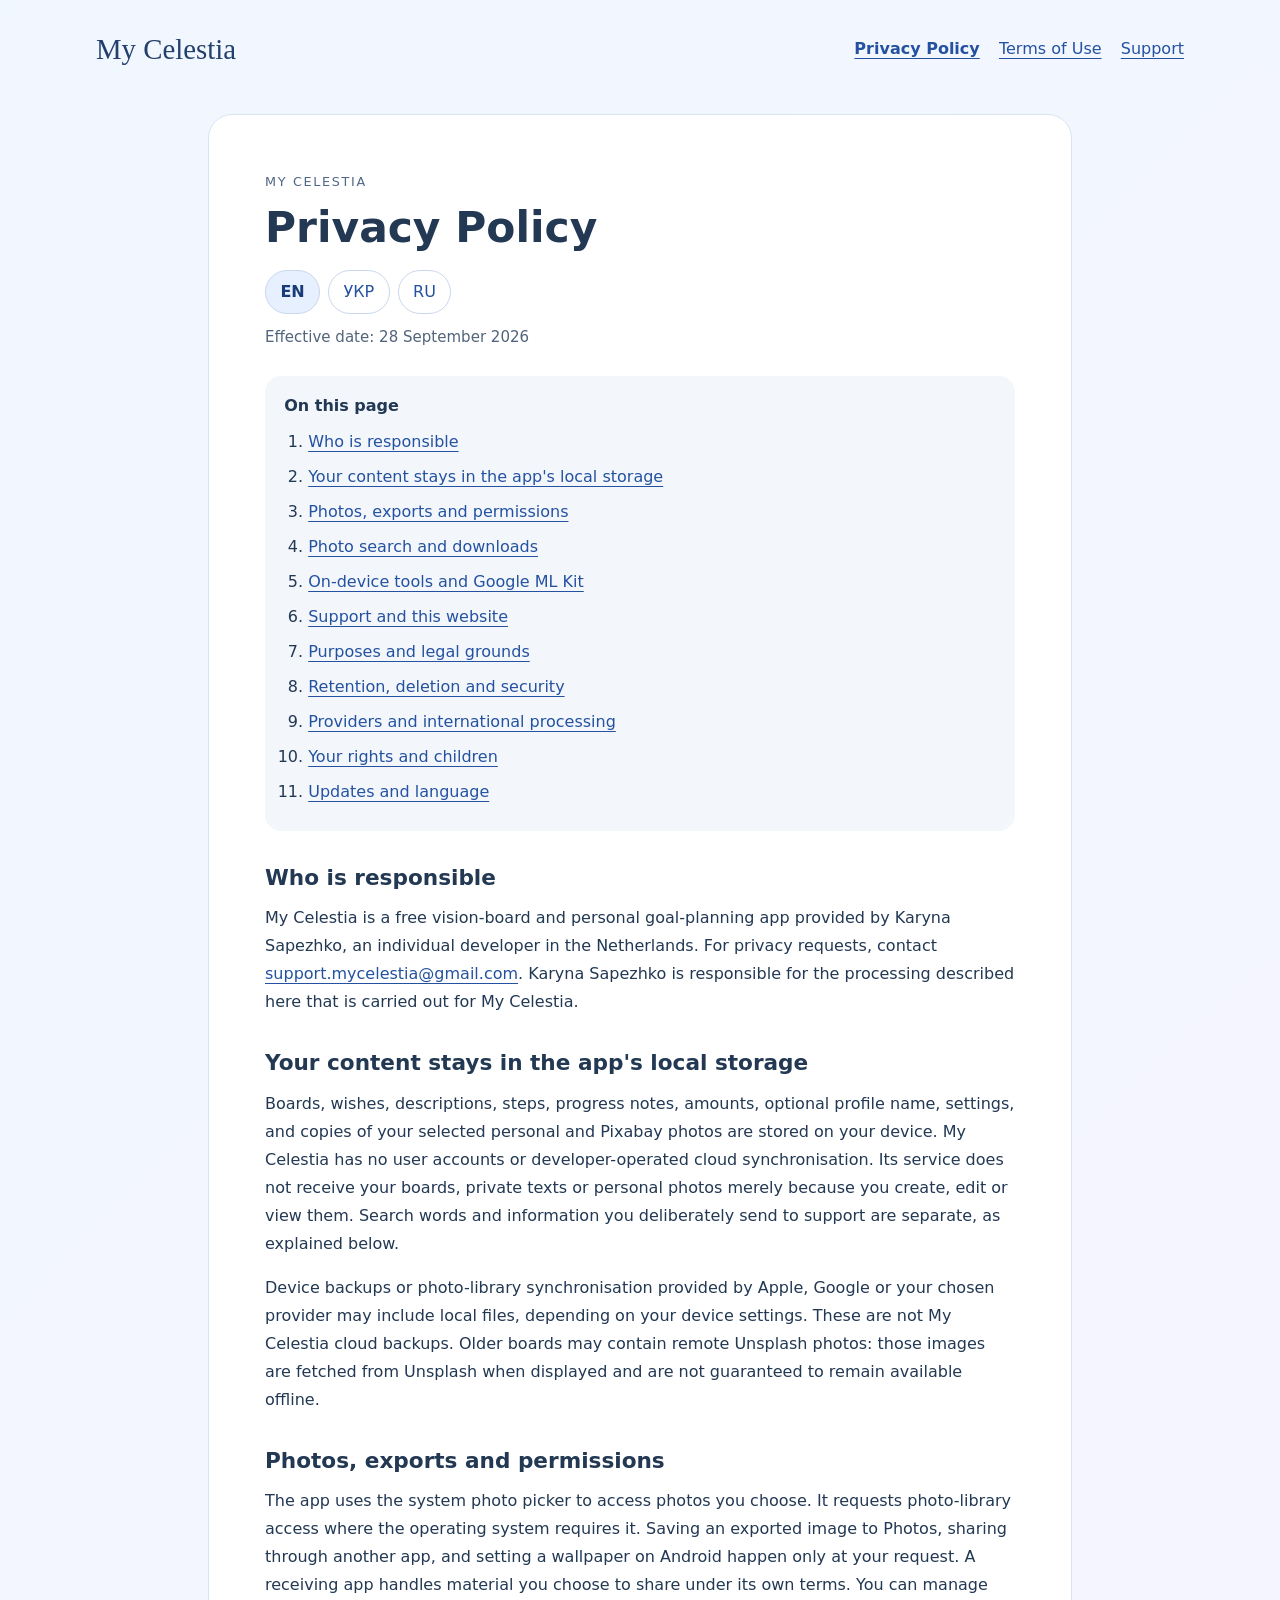
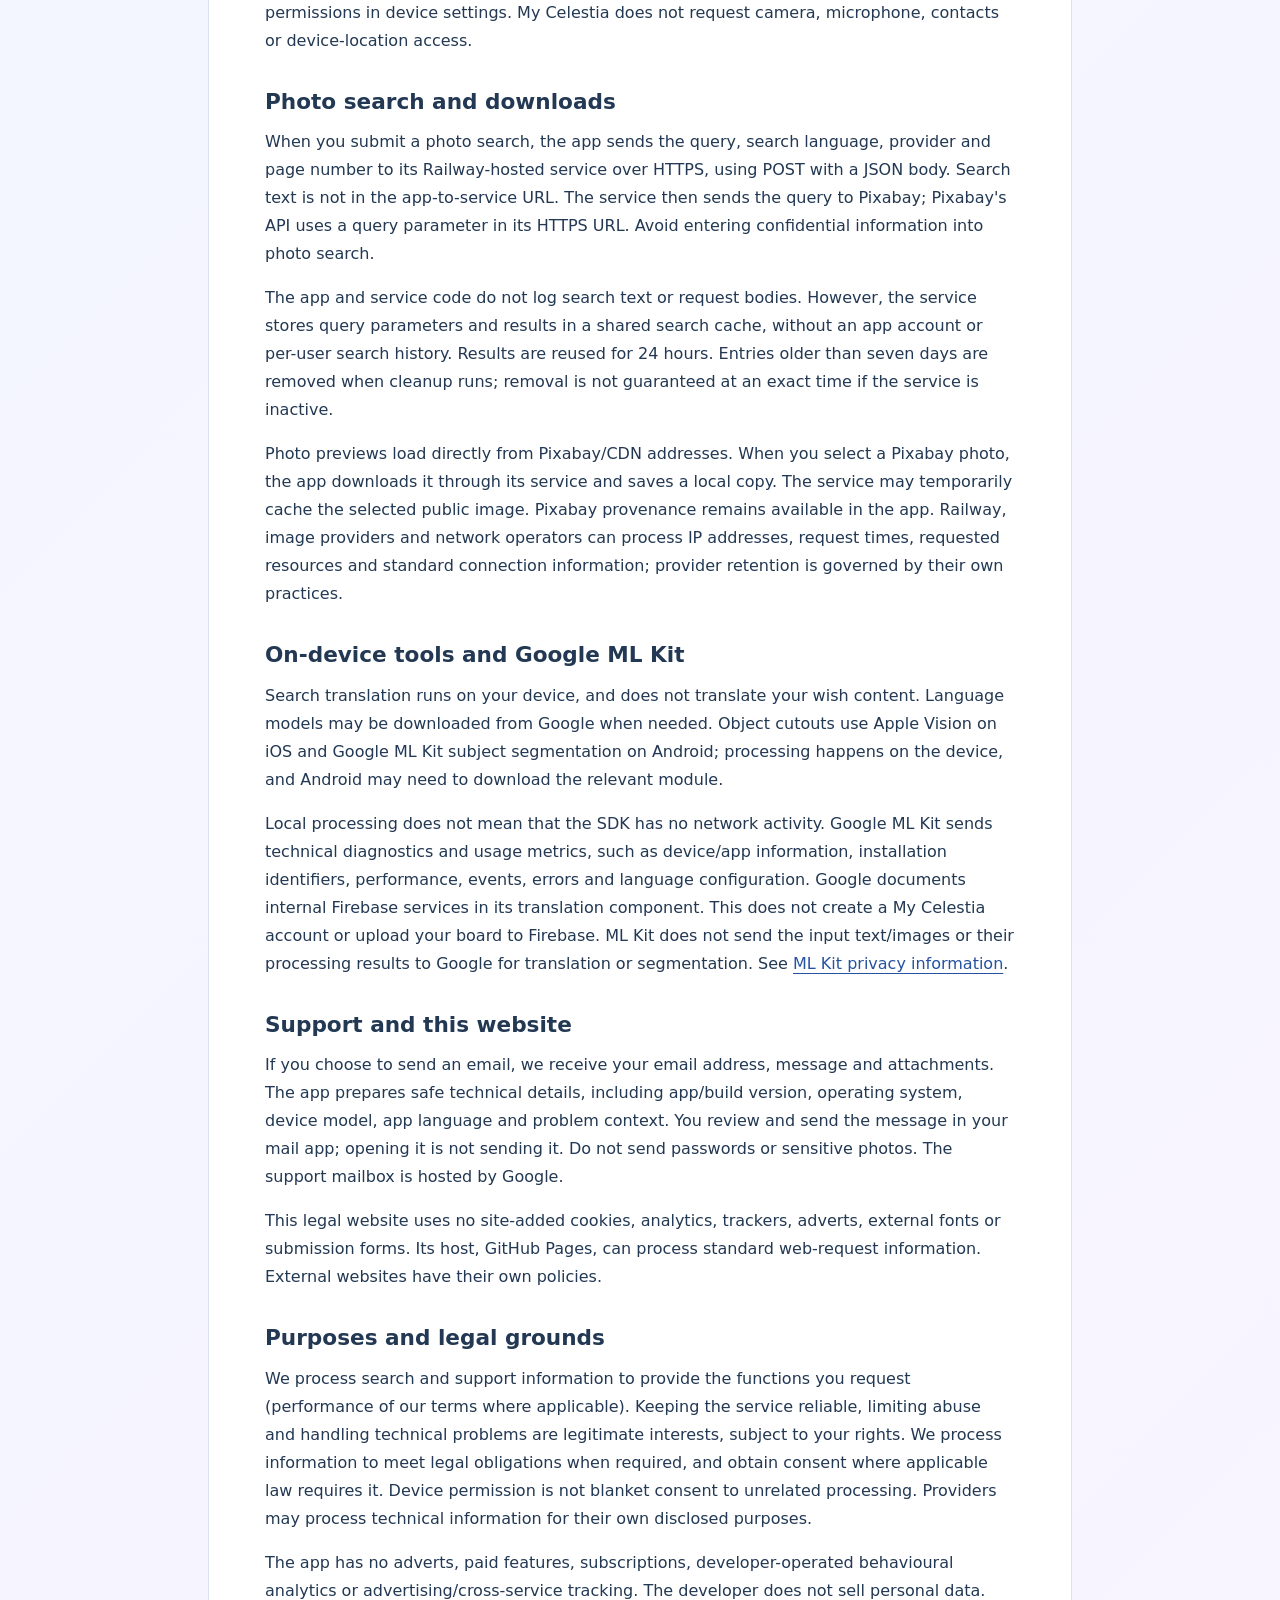
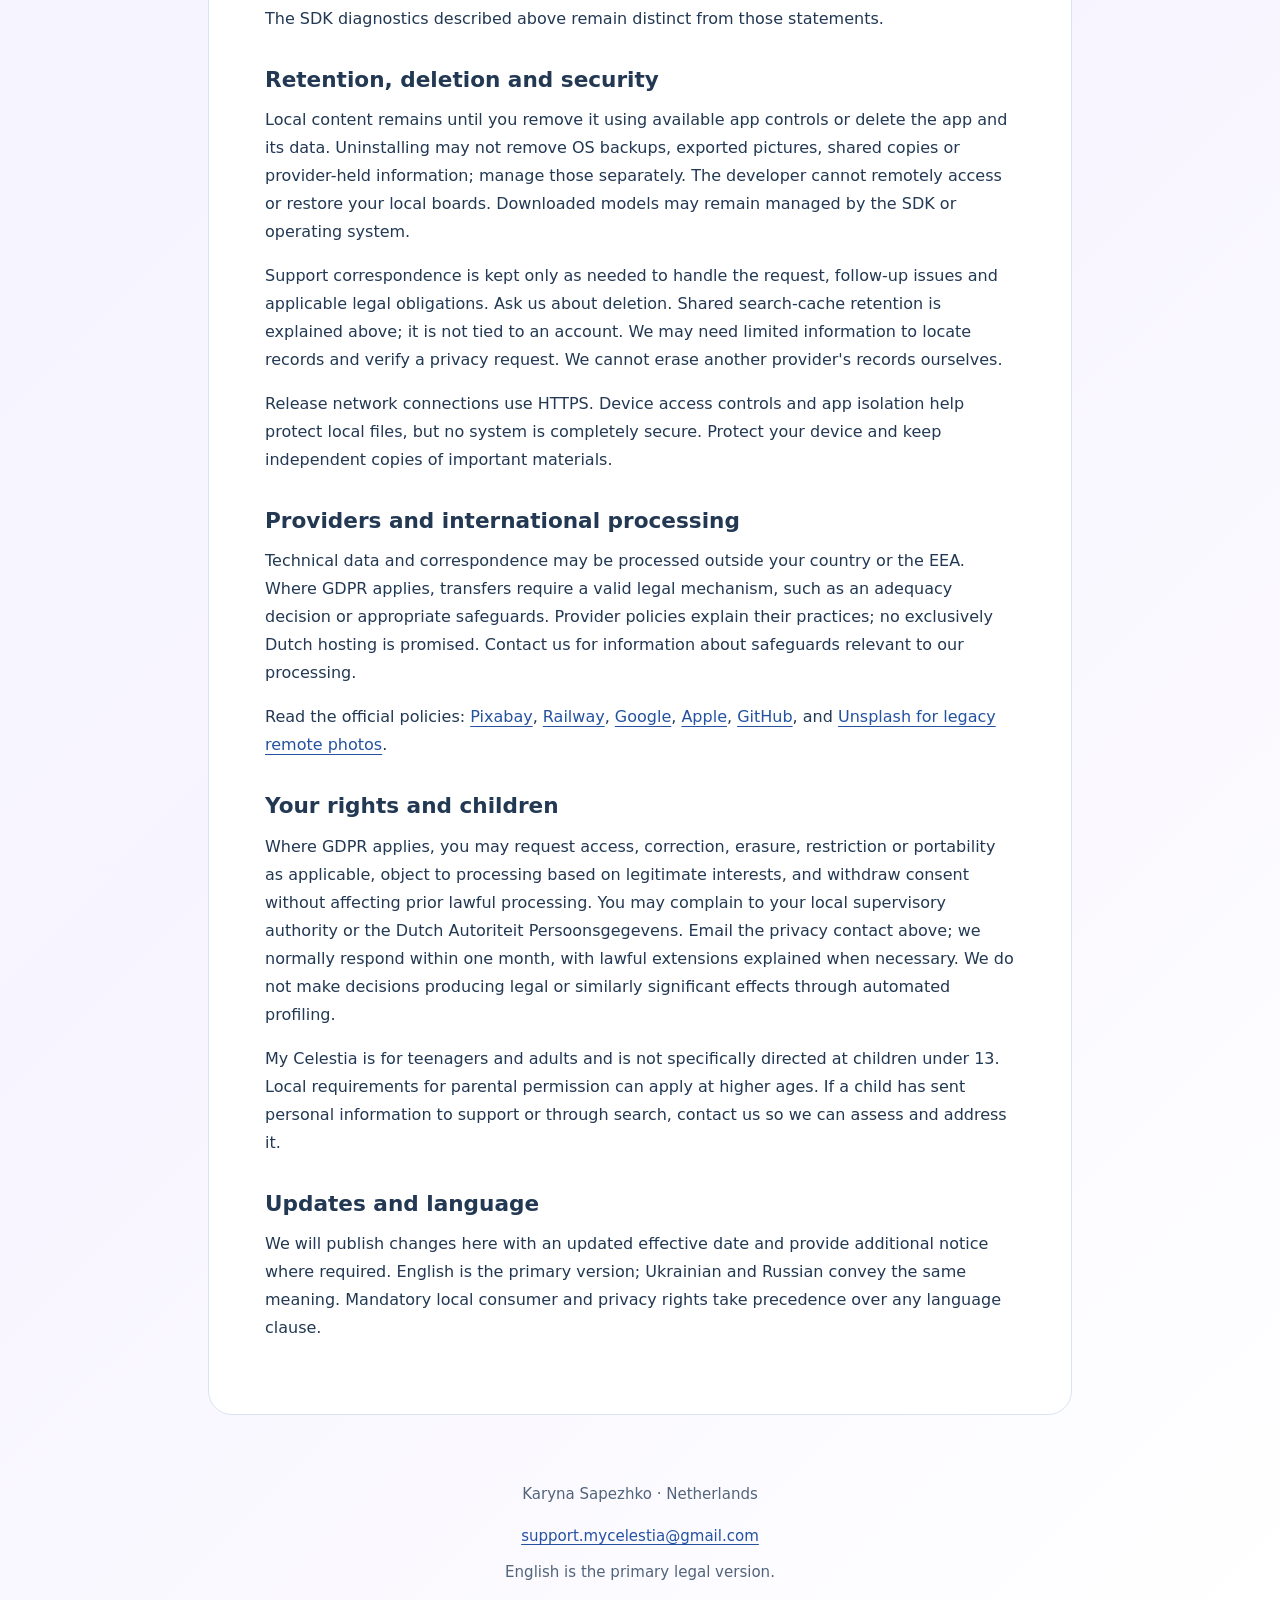
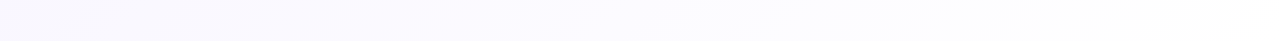
==== privacy/index.html @ 132acab1 "Publish multilingual My Celestia legal documents and support" ====
<!doctype html>
<html lang="en"><head><meta charset="utf-8"><meta name="viewport" content="width=device-width, initial-scale=1"><meta name="referrer" content="no-referrer"><meta http-equiv="Content-Security-Policy" content="default-src 'none'; style-src 'self'; base-uri 'none'; form-action 'none'"><title>Privacy Policy · My Celestia</title><meta name="description" content="My Celestia — Privacy Policy. Karyna Sapezhko. Effective date: 28 September 2026."><link rel="stylesheet" href="../style.css"></head>
<body><a class="skip" href="#main">Skip to content</a><header><a class="brand" href="../index.html">My Celestia</a><nav aria-label="Documents"><a href="../privacy/" aria-current="page">Privacy Policy</a><a href="../terms/">Terms of Use</a><a href="../support/">Support</a></nav></header>
<main id="main"><div class="eyebrow">MY CELESTIA</div><h1>Privacy Policy</h1><nav class="languages" aria-label="Document language"><a href="../privacy/" lang="en" hreflang="en" aria-current="page">EN</a><a href="../privacy/uk/" lang="uk" hreflang="uk">УКР</a><a href="../privacy/ru/" lang="ru" hreflang="ru">RU</a></nav><p class="date">Effective date: 28 September 2026</p><nav class="toc" aria-label="On this page"><strong>On this page</strong><ol><li><a href="#section-1">Who is responsible</a></li><li><a href="#section-2">Your content stays in the app&#x27;s local storage</a></li><li><a href="#section-3">Photos, exports and permissions</a></li><li><a href="#section-4">Photo search and downloads</a></li><li><a href="#section-5">On-device tools and Google ML Kit</a></li><li><a href="#section-6">Support and this website</a></li><li><a href="#section-7">Purposes and legal grounds</a></li><li><a href="#section-8">Retention, deletion and security</a></li><li><a href="#section-9">Providers and international processing</a></li><li><a href="#section-10">Your rights and children</a></li><li><a href="#section-11">Updates and language</a></li></ol></nav><section aria-labelledby="section-1"><h2 id="section-1">Who is responsible</h2><p>My Celestia is a free vision-board and personal goal-planning app provided by Karyna Sapezhko, an individual developer in the Netherlands. For privacy requests, contact <a href="mailto:support.mycelestia@gmail.com">support.mycelestia@gmail.com</a>. Karyna Sapezhko is responsible for the processing described here that is carried out for My Celestia.</p></section><section aria-labelledby="section-2"><h2 id="section-2">Your content stays in the app&#x27;s local storage</h2><p>Boards, wishes, descriptions, steps, progress notes, amounts, optional profile name, settings, and copies of your selected personal and Pixabay photos are stored on your device. My Celestia has no user accounts or developer-operated cloud synchronisation. Its service does not receive your boards, private texts or personal photos merely because you create, edit or view them. Search words and information you deliberately send to support are separate, as explained below.</p><p>Device backups or photo-library synchronisation provided by Apple, Google or your chosen provider may include local files, depending on your device settings. These are not My Celestia cloud backups. Older boards may contain remote Unsplash photos: those images are fetched from Unsplash when displayed and are not guaranteed to remain available offline.</p></section><section aria-labelledby="section-3"><h2 id="section-3">Photos, exports and permissions</h2><p>The app uses the system photo picker to access photos you choose. It requests photo-library access where the operating system requires it. Saving an exported image to Photos, sharing through another app, and setting a wallpaper on Android happen only at your request. A receiving app handles material you choose to share under its own terms. You can manage permissions in device settings. My Celestia does not request camera, microphone, contacts or device-location access.</p></section><section aria-labelledby="section-4"><h2 id="section-4">Photo search and downloads</h2><p>When you submit a photo search, the app sends the query, search language, provider and page number to its Railway-hosted service over HTTPS, using POST with a JSON body. Search text is not in the app-to-service URL. The service then sends the query to Pixabay; Pixabay's API uses a query parameter in its HTTPS URL. Avoid entering confidential information into photo search.</p><p>The app and service code do not log search text or request bodies. However, the service stores query parameters and results in a shared search cache, without an app account or per-user search history. Results are reused for 24 hours. Entries older than seven days are removed when cleanup runs; removal is not guaranteed at an exact time if the service is inactive.</p><p>Photo previews load directly from Pixabay/CDN addresses. When you select a Pixabay photo, the app downloads it through its service and saves a local copy. The service may temporarily cache the selected public image. Pixabay provenance remains available in the app. Railway, image providers and network operators can process IP addresses, request times, requested resources and standard connection information; provider retention is governed by their own practices.</p></section><section aria-labelledby="section-5"><h2 id="section-5">On-device tools and Google ML Kit</h2><p>Search translation runs on your device, and does not translate your wish content. Language models may be downloaded from Google when needed. Object cutouts use Apple Vision on iOS and Google ML Kit subject segmentation on Android; processing happens on the device, and Android may need to download the relevant module.</p><p>Local processing does not mean that the SDK has no network activity. Google ML Kit sends technical diagnostics and usage metrics, such as device/app information, installation identifiers, performance, events, errors and language configuration. Google documents internal Firebase services in its translation component. This does not create a My Celestia account or upload your board to Firebase. ML Kit does not send the input text/images or their processing results to Google for translation or segmentation. See <a href="https://developers.google.com/ml-kit/terms">ML Kit privacy information</a>.</p></section><section aria-labelledby="section-6"><h2 id="section-6">Support and this website</h2><p>If you choose to send an email, we receive your email address, message and attachments. The app prepares safe technical details, including app/build version, operating system, device model, app language and problem context. You review and send the message in your mail app; opening it is not sending it. Do not send passwords or sensitive photos. The support mailbox is hosted by Google.</p><p>This legal website uses no site-added cookies, analytics, trackers, adverts, external fonts or submission forms. Its host, GitHub Pages, can process standard web-request information. External websites have their own policies.</p></section><section aria-labelledby="section-7"><h2 id="section-7">Purposes and legal grounds</h2><p>We process search and support information to provide the functions you request (performance of our terms where applicable). Keeping the service reliable, limiting abuse and handling technical problems are legitimate interests, subject to your rights. We process information to meet legal obligations when required, and obtain consent where applicable law requires it. Device permission is not blanket consent to unrelated processing. Providers may process technical information for their own disclosed purposes.</p><p>The app has no adverts, paid features, subscriptions, developer-operated behavioural analytics or advertising/cross-service tracking. The developer does not sell personal data. The SDK diagnostics described above remain distinct from those statements.</p></section><section aria-labelledby="section-8"><h2 id="section-8">Retention, deletion and security</h2><p>Local content remains until you remove it using available app controls or delete the app and its data. Uninstalling may not remove OS backups, exported pictures, shared copies or provider-held information; manage those separately. The developer cannot remotely access or restore your local boards. Downloaded models may remain managed by the SDK or operating system.</p><p>Support correspondence is kept only as needed to handle the request, follow-up issues and applicable legal obligations. Ask us about deletion. Shared search-cache retention is explained above; it is not tied to an account. We may need limited information to locate records and verify a privacy request. We cannot erase another provider's records ourselves.</p><p>Release network connections use HTTPS. Device access controls and app isolation help protect local files, but no system is completely secure. Protect your device and keep independent copies of important materials.</p></section><section aria-labelledby="section-9"><h2 id="section-9">Providers and international processing</h2><p>Technical data and correspondence may be processed outside your country or the EEA. Where GDPR applies, transfers require a valid legal mechanism, such as an adequacy decision or appropriate safeguards. Provider policies explain their practices; no exclusively Dutch hosting is promised. Contact us for information about safeguards relevant to our processing.</p><p>Read the official policies: <a href="https://pixabay.com/service/privacy/">Pixabay</a>, <a href="https://railway.com/legal/privacy">Railway</a>, <a href="https://policies.google.com/privacy">Google</a>, <a href="https://www.apple.com/legal/privacy/">Apple</a>, <a href="https://docs.github.com/en/site-policy/privacy-policies/github-general-privacy-statement">GitHub</a>, and <a href="https://unsplash.com/privacy">Unsplash for legacy remote photos</a>.</p></section><section aria-labelledby="section-10"><h2 id="section-10">Your rights and children</h2><p>Where GDPR applies, you may request access, correction, erasure, restriction or portability as applicable, object to processing based on legitimate interests, and withdraw consent without affecting prior lawful processing. You may complain to your local supervisory authority or the Dutch Autoriteit Persoonsgegevens. Email the privacy contact above; we normally respond within one month, with lawful extensions explained when necessary. We do not make decisions producing legal or similarly significant effects through automated profiling.</p><p>My Celestia is for teenagers and adults and is not specifically directed at children under 13. Local requirements for parental permission can apply at higher ages. If a child has sent personal information to support or through search, contact us so we can assess and address it.</p></section><section aria-labelledby="section-11"><h2 id="section-11">Updates and language</h2><p>We will publish changes here with an updated effective date and provide additional notice where required. English is the primary version; Ukrainian and Russian convey the same meaning. Mandatory local consumer and privacy rights take precedence over any language clause.</p></section></main>
<footer><p>Karyna Sapezhko · Netherlands</p><a href="mailto:support.mycelestia@gmail.com">support.mycelestia@gmail.com</a><p>English is the primary legal version.</p></footer></body></html>
---- style.css ----
*{box-sizing:border-box}html{color-scheme:light;scroll-padding-top:1rem}body{margin:0;background:linear-gradient(135deg,#f1f7ff,#f7f4ff 70%,#fff);color:#223853;font:1rem/1.75 system-ui,-apple-system,BlinkMacSystemFont,"Segoe UI",sans-serif}a{color:#2452a0;text-underline-offset:.22em;overflow-wrap:anywhere}a:hover{text-decoration-thickness:2px}a:focus-visible,summary:focus-visible{outline:3px solid #225fba;outline-offset:4px;border-radius:3px}.skip{position:absolute;left:1rem;top:-6rem;padding:.8rem;background:#fff;z-index:2}.skip:focus{top:1rem}header,footer{max-width:74rem;margin:auto;padding:1.5rem clamp(1rem,4vw,3rem)}header{display:flex;align-items:center;justify-content:space-between;gap:1rem;flex-wrap:wrap}.brand{font-family:Georgia,serif;font-size:1.8rem;text-decoration:none;color:#233f6b}nav{display:flex;gap:.65rem 1.2rem;flex-wrap:wrap}nav a{padding:.25rem 0;min-height:44px;display:inline-flex;align-items:center}main{max-width:54rem;margin:1rem auto 2rem;padding:clamp(1.25rem,5vw,3.5rem);background:#fff;border:1px solid #d9e4f2;border-radius:1.5rem}.eyebrow{font-size:.8rem;letter-spacing:.13em;color:#516785}h1{font-size:clamp(1.8rem,5vw,2.65rem);line-height:1.2;margin:.6rem 0 1rem;overflow-wrap:anywhere}h2{font-size:1.35rem;line-height:1.4;margin:2rem 0 .7rem}p{margin:.6rem 0 1rem}.date,footer{color:#52647b;font-size:.94rem}.languages{gap:.5rem}.languages a{padding:.3rem .9rem;border:1px solid #c9d8ec;border-radius:2rem;text-decoration:none}.languages a[aria-current],header a[aria-current]{font-weight:700}.languages a[aria-current]{background:#e7f0ff;color:#193c78}.toc{display:block;background:#f3f7fc;border-radius:1rem;padding:1rem 1.2rem;margin-top:1.6rem}.toc ol{margin:.3rem 0;padding-left:1.5rem}.toc a{min-height:0;display:inline;padding:0}.toc li{padding:.22rem 0}.button{display:inline-block;background:#285cad;color:white;padding:.65rem 1.1rem;border-radius:2rem;text-decoration:none;min-height:44px}.cards{display:grid;gap:1.2rem}.cards section{border-top:1px solid #d9e4f2}footer{text-align:center;padding-bottom:2.5rem}@media(max-width:600px){main{margin:.5rem .65rem 1rem;border-radius:1rem}header{padding:1rem}header nav{font-size:.92rem;gap:.4rem .9rem}}@media print{body{background:white}main{border:0;margin:0;max-width:none}header,.skip,.toc{display:none}a{color:inherit}.languages{display:none}section{break-inside:avoid}}
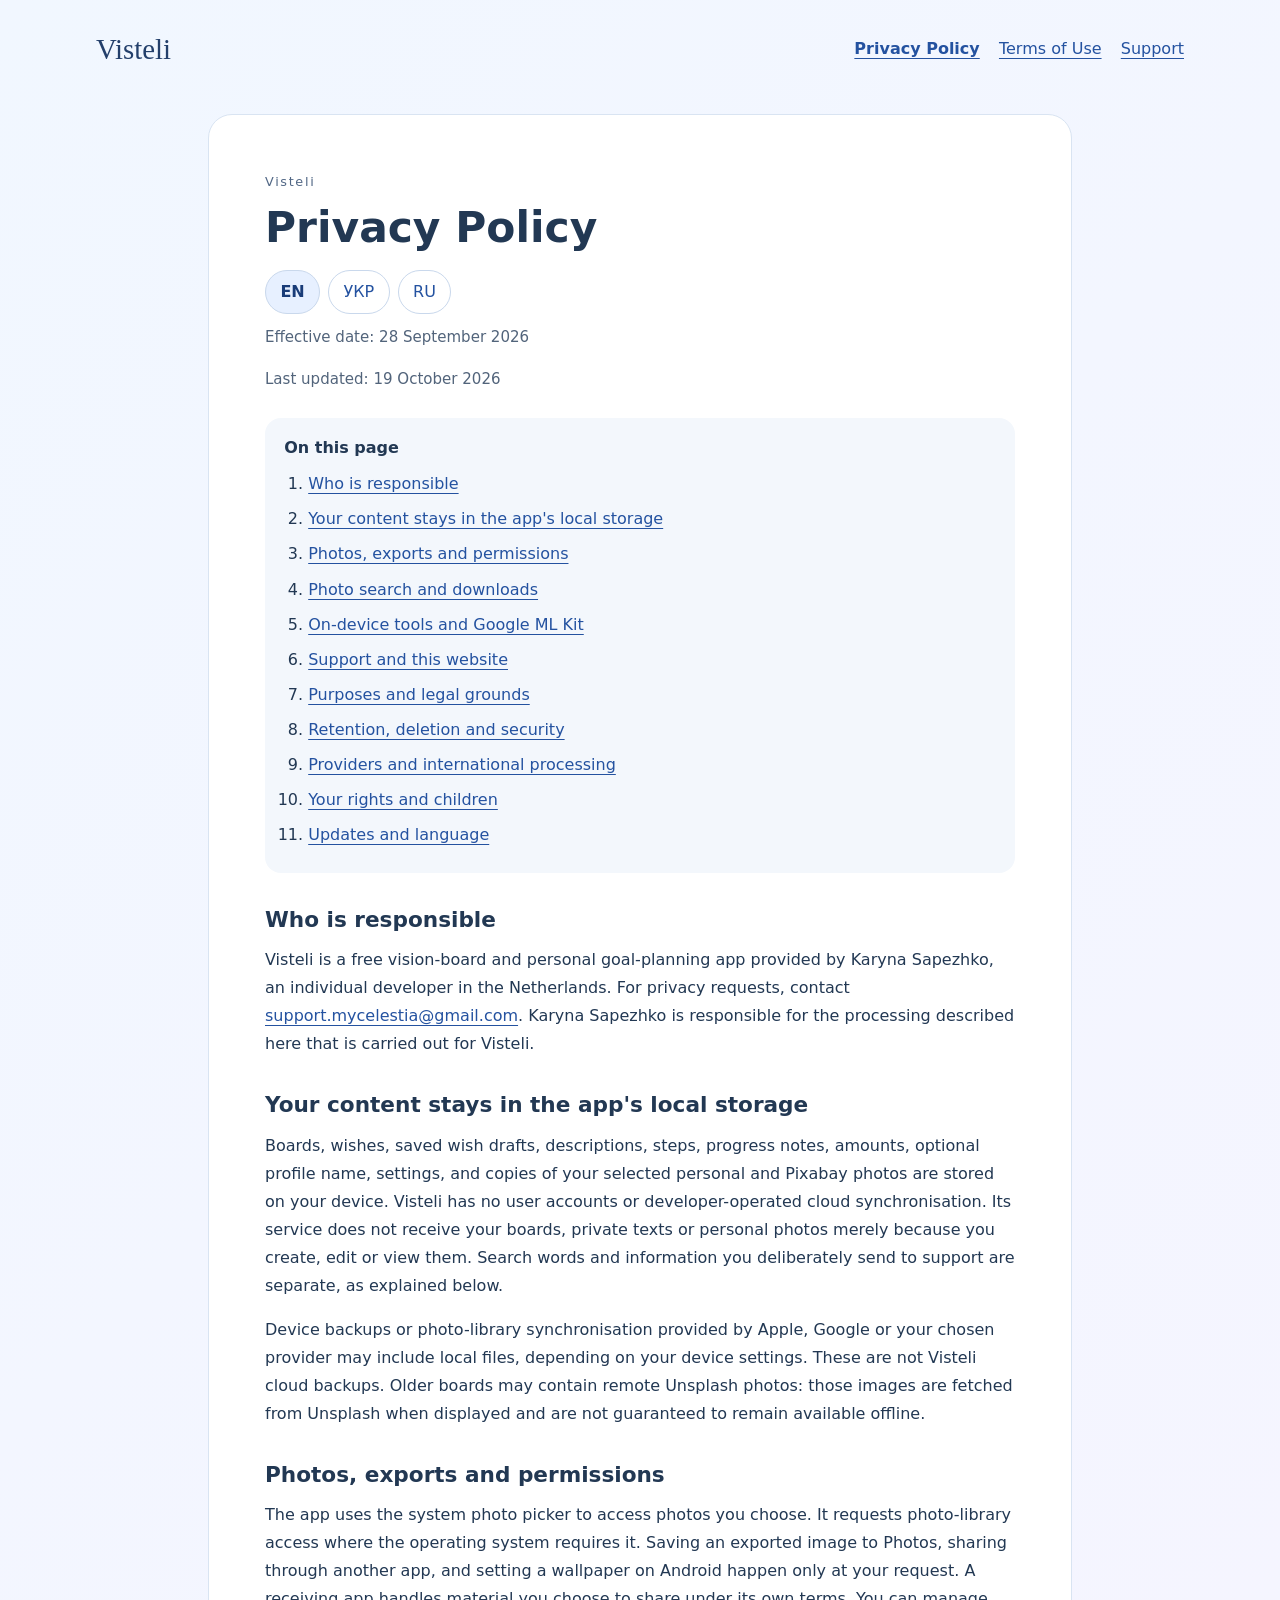
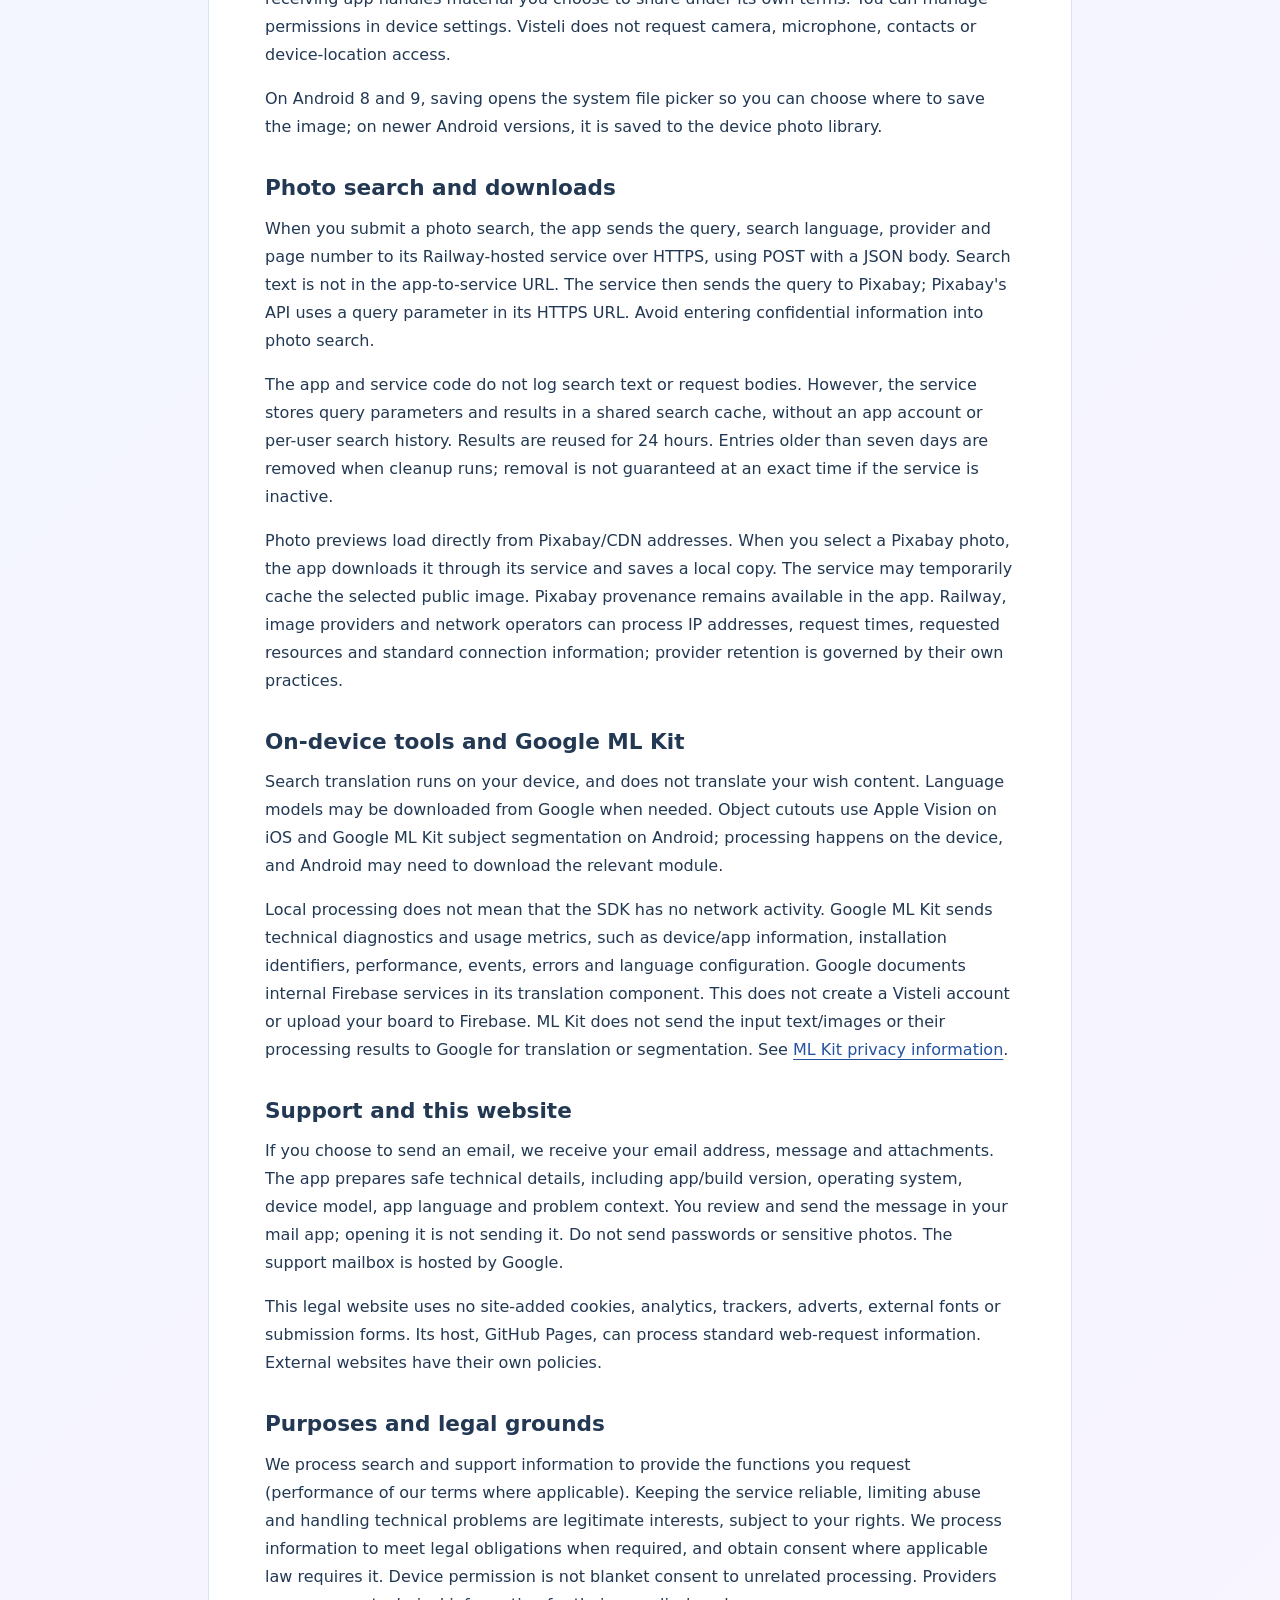
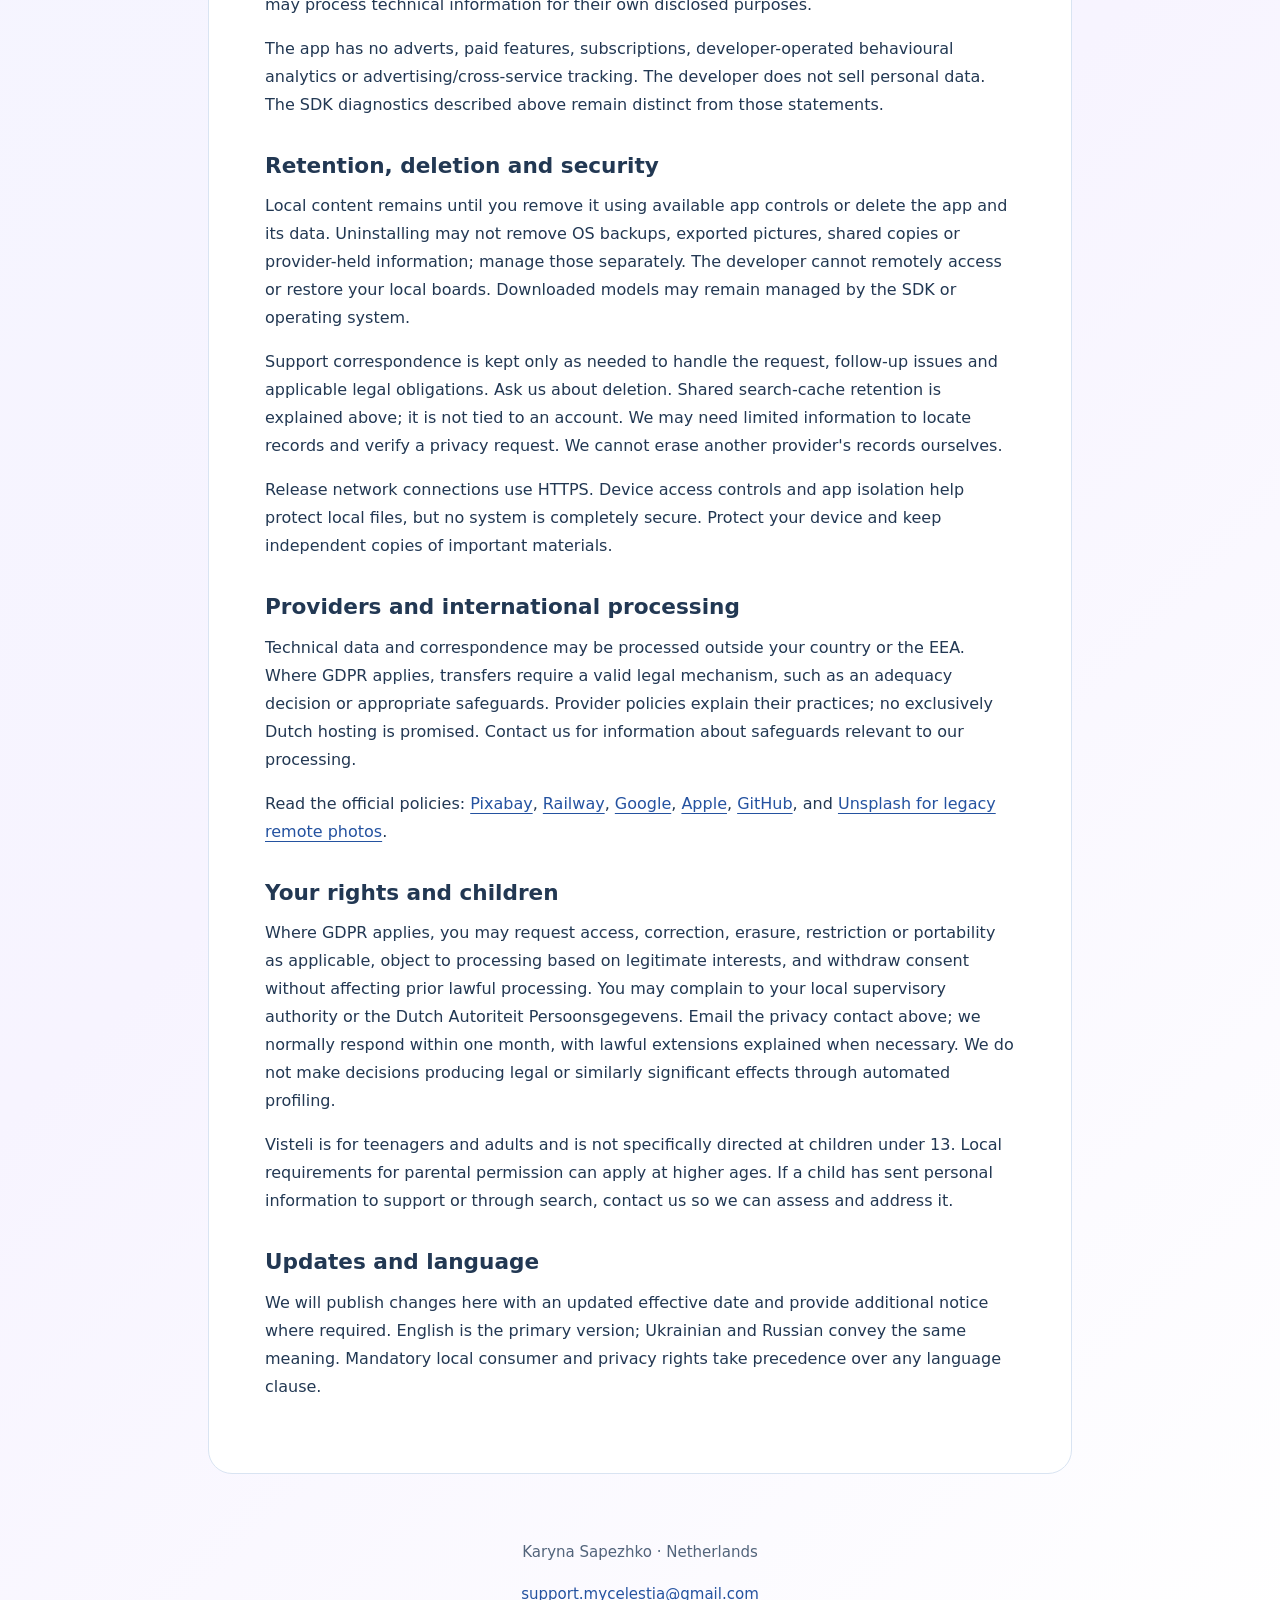
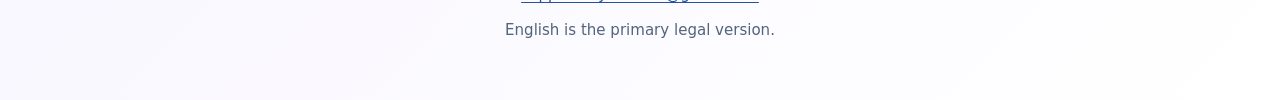
==== commit 2312cd8a: "Update public brand to Visteli and clarify local storage and exports" ====
--- a/privacy/index.html
+++ b/privacy/index.html
@@ -1,5 +1,72 @@
 <!doctype html>
-<html lang="en"><head><meta charset="utf-8"><meta name="viewport" content="width=device-width, initial-scale=1"><meta name="referrer" content="no-referrer"><meta http-equiv="Content-Security-Policy" content="default-src 'none'; style-src 'self'; base-uri 'none'; form-action 'none'"><title>Privacy Policy · My Celestia</title><meta name="description" content="My Celestia — Privacy Policy. Karyna Sapezhko. Effective date: 28 September 2026."><link rel="stylesheet" href="../style.css"></head>
-<body><a class="skip" href="#main">Skip to content</a><header><a class="brand" href="../index.html">My Celestia</a><nav aria-label="Documents"><a href="../privacy/" aria-current="page">Privacy Policy</a><a href="../terms/">Terms of Use</a><a href="../support/">Support</a></nav></header>
-<main id="main"><div class="eyebrow">MY CELESTIA</div><h1>Privacy Policy</h1><nav class="languages" aria-label="Document language"><a href="../privacy/" lang="en" hreflang="en" aria-current="page">EN</a><a href="../privacy/uk/" lang="uk" hreflang="uk">УКР</a><a href="../privacy/ru/" lang="ru" hreflang="ru">RU</a></nav><p class="date">Effective date: 28 September 2026</p><nav class="toc" aria-label="On this page"><strong>On this page</strong><ol><li><a href="#section-1">Who is responsible</a></li><li><a href="#section-2">Your content stays in the app&#x27;s local storage</a></li><li><a href="#section-3">Photos, exports and permissions</a></li><li><a href="#section-4">Photo search and downloads</a></li><li><a href="#section-5">On-device tools and Google ML Kit</a></li><li><a href="#section-6">Support and this website</a></li><li><a href="#section-7">Purposes and legal grounds</a></li><li><a href="#section-8">Retention, deletion and security</a></li><li><a href="#section-9">Providers and international processing</a></li><li><a href="#section-10">Your rights and children</a></li><li><a href="#section-11">Updates and language</a></li></ol></nav><section aria-labelledby="section-1"><h2 id="section-1">Who is responsible</h2><p>My Celestia is a free vision-board and personal goal-planning app provided by Karyna Sapezhko, an individual developer in the Netherlands. For privacy requests, contact <a href="mailto:support.mycelestia@gmail.com">support.mycelestia@gmail.com</a>. Karyna Sapezhko is responsible for the processing described here that is carried out for My Celestia.</p></section><section aria-labelledby="section-2"><h2 id="section-2">Your content stays in the app&#x27;s local storage</h2><p>Boards, wishes, descriptions, steps, progress notes, amounts, optional profile name, settings, and copies of your selected personal and Pixabay photos are stored on your device. My Celestia has no user accounts or developer-operated cloud synchronisation. Its service does not receive your boards, private texts or personal photos merely because you create, edit or view them. Search words and information you deliberately send to support are separate, as explained below.</p><p>Device backups or photo-library synchronisation provided by Apple, Google or your chosen provider may include local files, depending on your device settings. These are not My Celestia cloud backups. Older boards may contain remote Unsplash photos: those images are fetched from Unsplash when displayed and are not guaranteed to remain available offline.</p></section><section aria-labelledby="section-3"><h2 id="section-3">Photos, exports and permissions</h2><p>The app uses the system photo picker to access photos you choose. It requests photo-library access where the operating system requires it. Saving an exported image to Photos, sharing through another app, and setting a wallpaper on Android happen only at your request. A receiving app handles material you choose to share under its own terms. You can manage permissions in device settings. My Celestia does not request camera, microphone, contacts or device-location access.</p></section><section aria-labelledby="section-4"><h2 id="section-4">Photo search and downloads</h2><p>When you submit a photo search, the app sends the query, search language, provider and page number to its Railway-hosted service over HTTPS, using POST with a JSON body. Search text is not in the app-to-service URL. The service then sends the query to Pixabay; Pixabay's API uses a query parameter in its HTTPS URL. Avoid entering confidential information into photo search.</p><p>The app and service code do not log search text or request bodies. However, the service stores query parameters and results in a shared search cache, without an app account or per-user search history. Results are reused for 24 hours. Entries older than seven days are removed when cleanup runs; removal is not guaranteed at an exact time if the service is inactive.</p><p>Photo previews load directly from Pixabay/CDN addresses. When you select a Pixabay photo, the app downloads it through its service and saves a local copy. The service may temporarily cache the selected public image. Pixabay provenance remains available in the app. Railway, image providers and network operators can process IP addresses, request times, requested resources and standard connection information; provider retention is governed by their own practices.</p></section><section aria-labelledby="section-5"><h2 id="section-5">On-device tools and Google ML Kit</h2><p>Search translation runs on your device, and does not translate your wish content. Language models may be downloaded from Google when needed. Object cutouts use Apple Vision on iOS and Google ML Kit subject segmentation on Android; processing happens on the device, and Android may need to download the relevant module.</p><p>Local processing does not mean that the SDK has no network activity. Google ML Kit sends technical diagnostics and usage metrics, such as device/app information, installation identifiers, performance, events, errors and language configuration. Google documents internal Firebase services in its translation component. This does not create a My Celestia account or upload your board to Firebase. ML Kit does not send the input text/images or their processing results to Google for translation or segmentation. See <a href="https://developers.google.com/ml-kit/terms">ML Kit privacy information</a>.</p></section><section aria-labelledby="section-6"><h2 id="section-6">Support and this website</h2><p>If you choose to send an email, we receive your email address, message and attachments. The app prepares safe technical details, including app/build version, operating system, device model, app language and problem context. You review and send the message in your mail app; opening it is not sending it. Do not send passwords or sensitive photos. The support mailbox is hosted by Google.</p><p>This legal website uses no site-added cookies, analytics, trackers, adverts, external fonts or submission forms. Its host, GitHub Pages, can process standard web-request information. External websites have their own policies.</p></section><section aria-labelledby="section-7"><h2 id="section-7">Purposes and legal grounds</h2><p>We process search and support information to provide the functions you request (performance of our terms where applicable). Keeping the service reliable, limiting abuse and handling technical problems are legitimate interests, subject to your rights. We process information to meet legal obligations when required, and obtain consent where applicable law requires it. Device permission is not blanket consent to unrelated processing. Providers may process technical information for their own disclosed purposes.</p><p>The app has no adverts, paid features, subscriptions, developer-operated behavioural analytics or advertising/cross-service tracking. The developer does not sell personal data. The SDK diagnostics described above remain distinct from those statements.</p></section><section aria-labelledby="section-8"><h2 id="section-8">Retention, deletion and security</h2><p>Local content remains until you remove it using available app controls or delete the app and its data. Uninstalling may not remove OS backups, exported pictures, shared copies or provider-held information; manage those separately. The developer cannot remotely access or restore your local boards. Downloaded models may remain managed by the SDK or operating system.</p><p>Support correspondence is kept only as needed to handle the request, follow-up issues and applicable legal obligations. Ask us about deletion. Shared search-cache retention is explained above; it is not tied to an account. We may need limited information to locate records and verify a privacy request. We cannot erase another provider's records ourselves.</p><p>Release network connections use HTTPS. Device access controls and app isolation help protect local files, but no system is completely secure. Protect your device and keep independent copies of important materials.</p></section><section aria-labelledby="section-9"><h2 id="section-9">Providers and international processing</h2><p>Technical data and correspondence may be processed outside your country or the EEA. Where GDPR applies, transfers require a valid legal mechanism, such as an adequacy decision or appropriate safeguards. Provider policies explain their practices; no exclusively Dutch hosting is promised. Contact us for information about safeguards relevant to our processing.</p><p>Read the official policies: <a href="https://pixabay.com/service/privacy/">Pixabay</a>, <a href="https://railway.com/legal/privacy">Railway</a>, <a href="https://policies.google.com/privacy">Google</a>, <a href="https://www.apple.com/legal/privacy/">Apple</a>, <a href="https://docs.github.com/en/site-policy/privacy-policies/github-general-privacy-statement">GitHub</a>, and <a href="https://unsplash.com/privacy">Unsplash for legacy remote photos</a>.</p></section><section aria-labelledby="section-10"><h2 id="section-10">Your rights and children</h2><p>Where GDPR applies, you may request access, correction, erasure, restriction or portability as applicable, object to processing based on legitimate interests, and withdraw consent without affecting prior lawful processing. You may complain to your local supervisory authority or the Dutch Autoriteit Persoonsgegevens. Email the privacy contact above; we normally respond within one month, with lawful extensions explained when necessary. We do not make decisions producing legal or similarly significant effects through automated profiling.</p><p>My Celestia is for teenagers and adults and is not specifically directed at children under 13. Local requirements for parental permission can apply at higher ages. If a child has sent personal information to support or through search, contact us so we can assess and address it.</p></section><section aria-labelledby="section-11"><h2 id="section-11">Updates and language</h2><p>We will publish changes here with an updated effective date and provide additional notice where required. English is the primary version; Ukrainian and Russian convey the same meaning. Mandatory local consumer and privacy rights take precedence over any language clause.</p></section></main>
-<footer><p>Karyna Sapezhko · Netherlands</p><a href="mailto:support.mycelestia@gmail.com">support.mycelestia@gmail.com</a><p>English is the primary legal version.</p></footer></body></html>+<html lang="en"><head><meta charset="utf-8"><meta name="viewport" content="width=device-width, initial-scale=1"><meta name="referrer" content="no-referrer"><meta http-equiv="Content-Security-Policy" content="default-src 'none'; style-src 'self'; base-uri 'none'; form-action 'none'"><title>Privacy Policy · Visteli</title><meta name="description" content="Visteli — Privacy Policy. Karyna Sapezhko. Effective date: 28 September 2026."><link rel="stylesheet" href="../style.css"></head>
+<body><a class="skip" href="#main">Skip to content</a>
+<header><a class="brand" href="../index.html">Visteli</a>
+<nav aria-label="Documents"><a href="../privacy/" aria-current="page">Privacy Policy</a><a href="../terms/">Terms of Use</a><a href="../support/">Support</a>
+</nav></header>
+
+<main id="main"><div class="eyebrow">Visteli</div><h1>Privacy Policy</h1>
+<nav class="languages" aria-label="Document language"><a href="../privacy/" lang="en" hreflang="en" aria-current="page">EN</a><a href="../privacy/uk/" lang="uk" hreflang="uk">УКР</a><a href="../privacy/ru/" lang="ru" hreflang="ru">RU</a>
+</nav><p class="date">Effective date: 28 September 2026</p>
+<p class="date">Last updated: 19 October 2026</p>
+<nav class="toc" aria-label="On this page"><strong>On this page</strong><ol><li><a href="#section-1">Who is responsible</a></li><li><a href="#section-2">Your content stays in the app&#x27;s local storage</a></li><li><a href="#section-3">Photos, exports and permissions</a></li><li><a href="#section-4">Photo search and downloads</a></li><li><a href="#section-5">On-device tools and Google ML Kit</a></li><li><a href="#section-6">Support and this website</a></li><li><a href="#section-7">Purposes and legal grounds</a></li><li><a href="#section-8">Retention, deletion and security</a></li><li><a href="#section-9">Providers and international processing</a></li><li><a href="#section-10">Your rights and children</a></li><li><a href="#section-11">Updates and language</a></li></ol>
+</nav>
+<section aria-labelledby="section-1">
+<h2 id="section-1">Who is responsible</h2>
+<p>Visteli is a free vision-board and personal goal-planning app provided by Karyna Sapezhko, an individual developer in the Netherlands. For privacy requests, contact <a href="mailto:support.mycelestia@gmail.com">support.mycelestia@gmail.com</a>. Karyna Sapezhko is responsible for the processing described here that is carried out for Visteli.</p>
+</section>
+<section aria-labelledby="section-2">
+<h2 id="section-2">Your content stays in the app&#x27;s local storage</h2>
+<p>Boards, wishes, saved wish drafts, descriptions, steps, progress notes, amounts, optional profile name, settings, and copies of your selected personal and Pixabay photos are stored on your device. Visteli has no user accounts or developer-operated cloud synchronisation. Its service does not receive your boards, private texts or personal photos merely because you create, edit or view them. Search words and information you deliberately send to support are separate, as explained below.</p>
+<p>Device backups or photo-library synchronisation provided by Apple, Google or your chosen provider may include local files, depending on your device settings. These are not Visteli cloud backups. Older boards may contain remote Unsplash photos: those images are fetched from Unsplash when displayed and are not guaranteed to remain available offline.</p>
+</section>
+<section aria-labelledby="section-3">
+<h2 id="section-3">Photos, exports and permissions</h2>
+<p>The app uses the system photo picker to access photos you choose. It requests photo-library access where the operating system requires it. Saving an exported image to Photos, sharing through another app, and setting a wallpaper on Android happen only at your request. A receiving app handles material you choose to share under its own terms. You can manage permissions in device settings. Visteli does not request camera, microphone, contacts or device-location access.</p>
+<p>On Android 8 and 9, saving opens the system file picker so you can choose where to save the image; on newer Android versions, it is saved to the device photo library.</p>
+</section>
+<section aria-labelledby="section-4">
+<h2 id="section-4">Photo search and downloads</h2>
+<p>When you submit a photo search, the app sends the query, search language, provider and page number to its Railway-hosted service over HTTPS, using POST with a JSON body. Search text is not in the app-to-service URL. The service then sends the query to Pixabay; Pixabay's API uses a query parameter in its HTTPS URL. Avoid entering confidential information into photo search.</p>
+<p>The app and service code do not log search text or request bodies. However, the service stores query parameters and results in a shared search cache, without an app account or per-user search history. Results are reused for 24 hours. Entries older than seven days are removed when cleanup runs; removal is not guaranteed at an exact time if the service is inactive.</p>
+<p>Photo previews load directly from Pixabay/CDN addresses. When you select a Pixabay photo, the app downloads it through its service and saves a local copy. The service may temporarily cache the selected public image. Pixabay provenance remains available in the app. Railway, image providers and network operators can process IP addresses, request times, requested resources and standard connection information; provider retention is governed by their own practices.</p>
+</section>
+<section aria-labelledby="section-5">
+<h2 id="section-5">On-device tools and Google ML Kit</h2>
+<p>Search translation runs on your device, and does not translate your wish content. Language models may be downloaded from Google when needed. Object cutouts use Apple Vision on iOS and Google ML Kit subject segmentation on Android; processing happens on the device, and Android may need to download the relevant module.</p>
+<p>Local processing does not mean that the SDK has no network activity. Google ML Kit sends technical diagnostics and usage metrics, such as device/app information, installation identifiers, performance, events, errors and language configuration. Google documents internal Firebase services in its translation component. This does not create a Visteli account or upload your board to Firebase. ML Kit does not send the input text/images or their processing results to Google for translation or segmentation. See <a href="https://developers.google.com/ml-kit/terms">ML Kit privacy information</a>.</p>
+</section>
+<section aria-labelledby="section-6">
+<h2 id="section-6">Support and this website</h2>
+<p>If you choose to send an email, we receive your email address, message and attachments. The app prepares safe technical details, including app/build version, operating system, device model, app language and problem context. You review and send the message in your mail app; opening it is not sending it. Do not send passwords or sensitive photos. The support mailbox is hosted by Google.</p>
+<p>This legal website uses no site-added cookies, analytics, trackers, adverts, external fonts or submission forms. Its host, GitHub Pages, can process standard web-request information. External websites have their own policies.</p>
+</section>
+<section aria-labelledby="section-7">
+<h2 id="section-7">Purposes and legal grounds</h2>
+<p>We process search and support information to provide the functions you request (performance of our terms where applicable). Keeping the service reliable, limiting abuse and handling technical problems are legitimate interests, subject to your rights. We process information to meet legal obligations when required, and obtain consent where applicable law requires it. Device permission is not blanket consent to unrelated processing. Providers may process technical information for their own disclosed purposes.</p>
+<p>The app has no adverts, paid features, subscriptions, developer-operated behavioural analytics or advertising/cross-service tracking. The developer does not sell personal data. The SDK diagnostics described above remain distinct from those statements.</p>
+</section>
+<section aria-labelledby="section-8">
+<h2 id="section-8">Retention, deletion and security</h2>
+<p>Local content remains until you remove it using available app controls or delete the app and its data. Uninstalling may not remove OS backups, exported pictures, shared copies or provider-held information; manage those separately. The developer cannot remotely access or restore your local boards. Downloaded models may remain managed by the SDK or operating system.</p>
+<p>Support correspondence is kept only as needed to handle the request, follow-up issues and applicable legal obligations. Ask us about deletion. Shared search-cache retention is explained above; it is not tied to an account. We may need limited information to locate records and verify a privacy request. We cannot erase another provider's records ourselves.</p>
+<p>Release network connections use HTTPS. Device access controls and app isolation help protect local files, but no system is completely secure. Protect your device and keep independent copies of important materials.</p>
+</section>
+<section aria-labelledby="section-9">
+<h2 id="section-9">Providers and international processing</h2>
+<p>Technical data and correspondence may be processed outside your country or the EEA. Where GDPR applies, transfers require a valid legal mechanism, such as an adequacy decision or appropriate safeguards. Provider policies explain their practices; no exclusively Dutch hosting is promised. Contact us for information about safeguards relevant to our processing.</p>
+<p>Read the official policies: <a href="https://pixabay.com/service/privacy/">Pixabay</a>, <a href="https://railway.com/legal/privacy">Railway</a>, <a href="https://policies.google.com/privacy">Google</a>, <a href="https://www.apple.com/legal/privacy/">Apple</a>, <a href="https://docs.github.com/en/site-policy/privacy-policies/github-general-privacy-statement">GitHub</a>, and <a href="https://unsplash.com/privacy">Unsplash for legacy remote photos</a>.</p>
+</section>
+<section aria-labelledby="section-10">
+<h2 id="section-10">Your rights and children</h2>
+<p>Where GDPR applies, you may request access, correction, erasure, restriction or portability as applicable, object to processing based on legitimate interests, and withdraw consent without affecting prior lawful processing. You may complain to your local supervisory authority or the Dutch Autoriteit Persoonsgegevens. Email the privacy contact above; we normally respond within one month, with lawful extensions explained when necessary. We do not make decisions producing legal or similarly significant effects through automated profiling.</p>
+<p>Visteli is for teenagers and adults and is not specifically directed at children under 13. Local requirements for parental permission can apply at higher ages. If a child has sent personal information to support or through search, contact us so we can assess and address it.</p>
+</section>
+<section aria-labelledby="section-11">
+<h2 id="section-11">Updates and language</h2>
+<p>We will publish changes here with an updated effective date and provide additional notice where required. English is the primary version; Ukrainian and Russian convey the same meaning. Mandatory local consumer and privacy rights take precedence over any language clause.</p>
+</section></main>
+
+<footer>
+<p>Karyna Sapezhko · Netherlands</p><a href="mailto:support.mycelestia@gmail.com">support.mycelestia@gmail.com</a>
+<p>English is the primary legal version.</p></footer></body></html>
